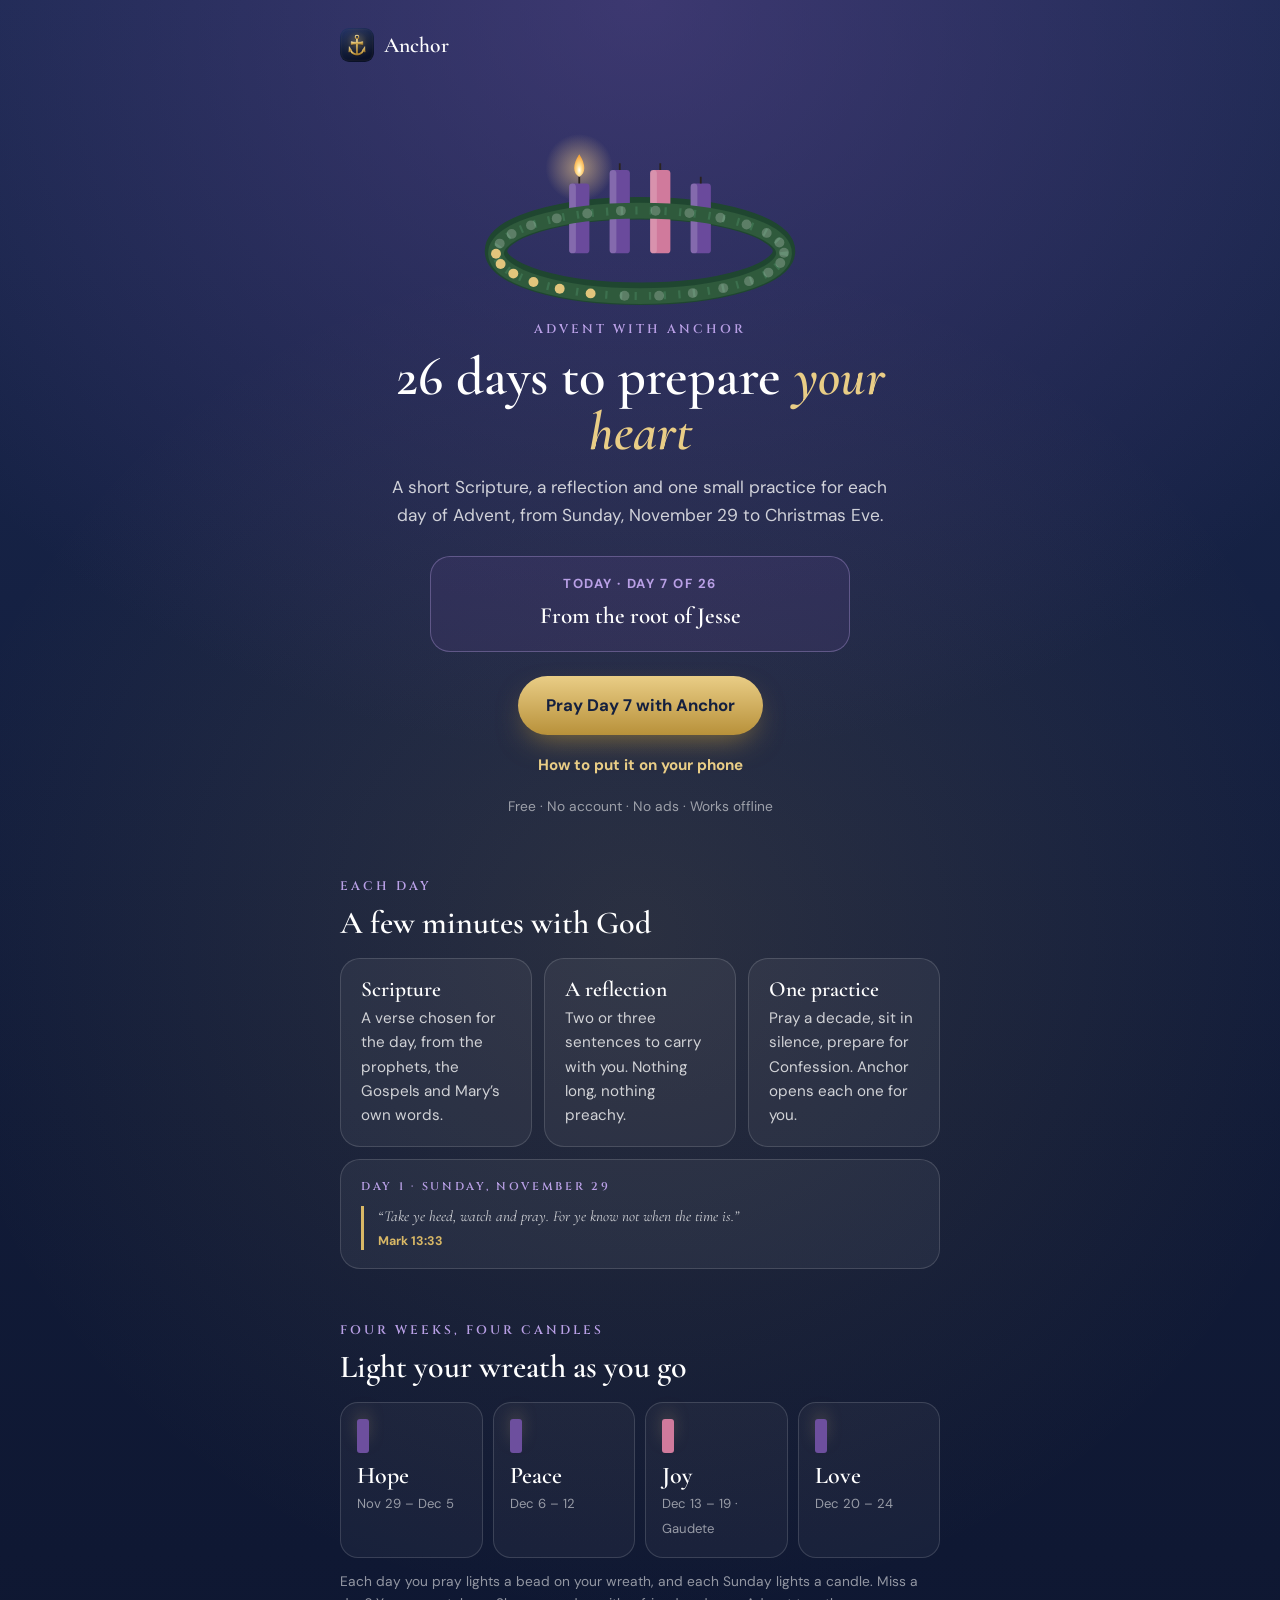
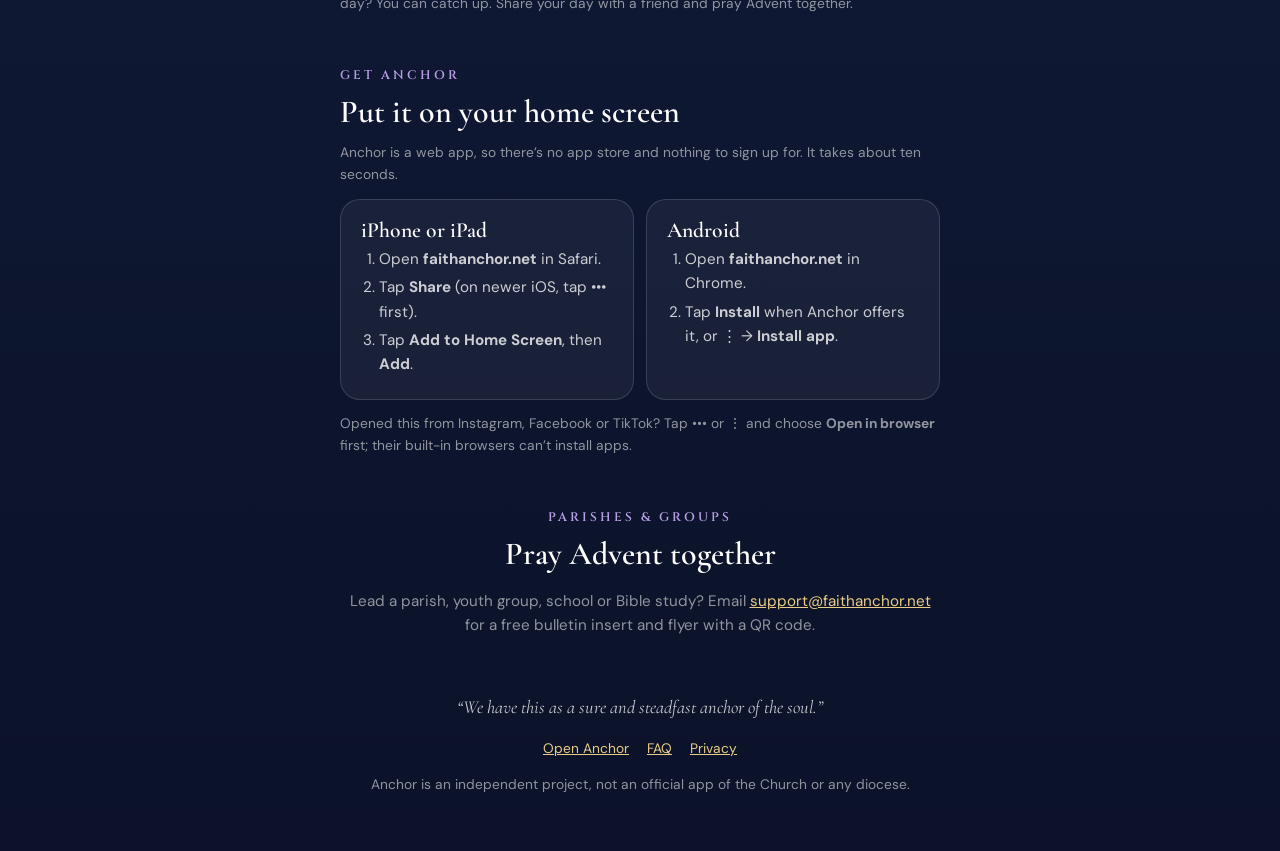
==== advent/index.html @ 4d62faad "Advent landing page and parish kit generator - advent/index.html (faithanchor.net/advent/): live cou" ====
<!DOCTYPE html>
<html lang="en">
<head>
<meta charset="UTF-8" />
<meta name="viewport" content="width=device-width, initial-scale=1, viewport-fit=cover" />
<meta name="theme-color" content="#14203f" />
<title>Advent with Anchor · 26 days of prayer</title>
<meta name="description" content="Pray through Advent with Anchor: a short Scripture, a reflection and one small practice each day from November 29 to Christmas Eve. Free, no account, no ads." />
<link rel="canonical" href="https://faithanchor.net/advent/" />
<link rel="icon" href="/icons/favicon.svg" type="image/svg+xml" />
<link rel="apple-touch-icon" href="/icons/apple-touch-icon.png" />

<meta property="og:type" content="website" />
<meta property="og:site_name" content="Anchor" />
<meta property="og:title" content="Advent with Anchor · 26 days of prayer" />
<meta property="og:description" content="A short Scripture, a reflection and one small practice each day of Advent. Begins Sunday, November 29. Free, no account, no ads." />
<meta property="og:url" content="https://faithanchor.net/advent/" />
<meta property="og:image" content="https://faithanchor.net/icons/og-advent.jpg" />
<meta property="og:image:width" content="1200" />
<meta property="og:image:height" content="630" />
<meta property="og:image:alt" content="An Advent wreath with four candles and the words Advent with Anchor, 26 days of prayer" />
<meta name="twitter:card" content="summary_large_image" />
<meta name="twitter:title" content="Advent with Anchor · 26 days of prayer" />
<meta name="twitter:description" content="A short Scripture, a reflection and one small practice each day of Advent. Begins Sunday, November 29." />
<meta name="twitter:image" content="https://faithanchor.net/icons/og-advent.jpg" />

<!-- Google tag (gtag.js) -->
<script async src="https://www.googletagmanager.com/gtag/js?id=G-41V16QZ641"></script>
<script>
  window.dataLayer = window.dataLayer || [];
  function gtag(){dataLayer.push(arguments);}
  gtag('js', new Date());
  // Visits from anywhere but the live site count as debug traffic (GA treats even debug_mode: false as on).
  var gaConfig = {};
  if (!/(^|\.)faithanchor\.net$|\.github\.io$/.test(location.hostname) || /[?&]ga_debug/.test(location.search)) gaConfig.debug_mode = true;
  gtag('config', 'G-41V16QZ641', gaConfig);
</script>

<link rel="preconnect" href="https://fonts.googleapis.com">
<link rel="preconnect" href="https://fonts.gstatic.com" crossorigin>
<link href="https://fonts.googleapis.com/css2?family=Cinzel:wght@600&family=Cormorant+Garamond:ital,wght@0,500;0,600;1,500;1,600&family=DM+Sans:opsz,wght@9..40,400;9..40,500;9..40,700&display=swap" rel="stylesheet">
<style>
  :root { --navy: #14203f; --gold: #d9b866; --gold-2: #e9cd86; --violet: #6d4f9e; --violet-l: #b9a0e6; --rose: #d07a9c; --ink: #fff; --ink-2: rgba(255,255,255,.78); --ink-3: rgba(255,255,255,.55); --line: rgba(255,255,255,.14); }
  * { box-sizing: border-box; margin: 0; padding: 0; }
  html { -webkit-text-size-adjust: 100%; }
  body {
    font-family: 'DM Sans', -apple-system, BlinkMacSystemFont, 'Segoe UI', sans-serif; color: var(--ink); line-height: 1.6;
    background:
      radial-gradient(110% 50% at 50% 0%, rgba(109,79,158,.42), transparent 62%),
      radial-gradient(80% 40% at 50% 38%, rgba(217,184,102,.12), transparent 70%),
      linear-gradient(180deg, #1a2850 0%, #111b38 45%, #0b1229 100%);
    background-color: #0b1229; min-height: 100vh;
  }
  .wrap { max-width: 640px; margin: 0 auto; padding: calc(env(safe-area-inset-top) + 28px) 20px 56px; }
  .top { display: flex; align-items: center; gap: 10px; text-decoration: none; color: var(--ink); }
  .top img { width: 34px; height: 34px; border-radius: 9px; }
  .top b { font-family: 'Cormorant Garamond', serif; font-size: 1.35rem; font-weight: 600; }
  .eyebrow { font-family: 'Cinzel', serif; font-weight: 600; font-size: .78rem; letter-spacing: .24em; text-transform: uppercase; color: var(--violet-l); }
  .hero { text-align: center; padding: 26px 0 8px; }
  .wreath { display: block; width: 100%; max-width: 360px; margin: 0 auto 6px; overflow: visible; }
  .flame { transform-box: fill-box; transform-origin: 50% 100%; animation: flick 1.4s ease-in-out infinite alternate; }
  @keyframes flick { to { transform: scale(.94, 1.08) skewX(2deg); } }
  @media (prefers-reduced-motion: reduce) { .flame { animation: none; } }
  h1 { font-family: 'Cormorant Garamond', serif; font-weight: 600; font-size: clamp(2.4rem, 9vw, 3.4rem); line-height: 1.02; margin: 10px 0 14px; }
  h1 em { color: var(--gold-2); }
  .lede { font-size: 1.08rem; color: var(--ink-2); max-width: 30em; margin: 0 auto; }
  .count { margin: 26px auto 0; max-width: 420px; padding: 16px 18px; border-radius: 20px; border: 1px solid rgba(185,160,230,.35); background: rgba(109,79,158,.16); }
  .count .when { font-weight: 700; color: var(--violet-l); font-size: .82rem; letter-spacing: .12em; text-transform: uppercase; }
  .count .t { display: flex; justify-content: center; gap: 18px; margin-top: 8px; }
  .count .t div { min-width: 56px; }
  .count .t b { display: block; font-family: 'Cormorant Garamond', serif; font-size: 2.3rem; font-weight: 600; line-height: 1; font-variant-numeric: lining-nums tabular-nums; }
  .count .t span { font-size: .72rem; color: var(--ink-3); text-transform: uppercase; letter-spacing: .1em; }
  .count .today { font-family: 'Cormorant Garamond', serif; font-size: 1.45rem; font-weight: 600; margin-top: 4px; }
  .cta { display: flex; flex-direction: column; gap: 10px; align-items: center; margin-top: 24px; }
  .btn { display: inline-flex; align-items: center; justify-content: center; gap: 8px; min-width: 240px; padding: 16px 28px; border-radius: 999px; font-weight: 700; font-size: 1.05rem; text-decoration: none; }
  .btn-gold { background: linear-gradient(180deg, var(--gold-2), #b8913a); color: var(--navy); box-shadow: 0 12px 30px -10px rgba(184,145,58,.7); }
  .btn-ghost { color: var(--gold-2); font-size: .95rem; padding: 8px; }
  .free { margin-top: 10px; font-size: .86rem; color: var(--ink-3); }
  section { margin-top: 52px; }
  h2 { font-family: 'Cormorant Garamond', serif; font-weight: 600; font-size: 2rem; line-height: 1.1; margin: 8px 0 18px; }
  .grid { display: grid; gap: 12px; }
  .card { border: 1px solid var(--line); background: rgba(255,255,255,.05); border-radius: 20px; padding: 18px 20px; }
  .card h3 { font-family: 'Cormorant Garamond', serif; font-weight: 600; font-size: 1.35rem; line-height: 1.15; margin-bottom: 4px; }
  .card p { color: var(--ink-2); font-size: .95rem; }
  .verse { font-family: 'Cormorant Garamond', serif; font-style: italic; font-size: 1.3rem; line-height: 1.4; border-left: 3px solid var(--gold); padding-left: 14px; margin-top: 10px; color: #fff; }
  .verse cite { display: block; font-family: 'DM Sans', sans-serif; font-style: normal; font-size: .78rem; font-weight: 700; color: var(--gold); margin-top: 6px; }
  .weeks { display: grid; grid-template-columns: repeat(2, 1fr); gap: 10px; }
  .wk { border-radius: 18px; padding: 16px; border: 1px solid var(--line); background: rgba(255,255,255,.04); }
  .wk i { display: block; width: 12px; height: 34px; border-radius: 3px; background: var(--violet); margin-bottom: 10px; box-shadow: 0 -10px 16px -4px rgba(255,214,140,.5); }
  .wk.rose i { background: var(--rose); }
  .wk b { font-family: 'Cormorant Garamond', serif; font-size: 1.5rem; font-weight: 600; display: block; line-height: 1.1; }
  .wk span { font-size: .82rem; color: var(--ink-3); }
  .steps { display: grid; gap: 12px; }
  .steps ol { padding-left: 1.2em; color: var(--ink-2); font-size: .95rem; }
  .steps li { margin-bottom: 4px; }
  .note { font-size: .86rem; color: var(--ink-3); margin-top: 12px; }
  a { color: var(--gold-2); }
  .parish { text-align: center; }
  footer { margin-top: 56px; text-align: center; color: var(--ink-3); font-size: .86rem; }
  footer q { display: block; font-family: 'Cormorant Garamond', serif; font-style: italic; font-size: 1.15rem; color: var(--ink-2); margin-bottom: 14px; }
  footer nav { display: flex; gap: 18px; justify-content: center; }
  @media (min-width: 560px) { .grid { grid-template-columns: repeat(3, 1fr); } .steps { grid-template-columns: 1fr 1fr; } .weeks { grid-template-columns: repeat(4, 1fr); } }
</style>
</head>
<body>
<div class="wrap">
  <a class="top" href="/"><img src="/icons/icon.svg" alt="" width="34" height="34"><b>Anchor</b></a>

  <div class="hero">
    <svg class="wreath" viewBox="0 0 320 200" role="img" aria-label="An Advent wreath with four candles" id="wreath"></svg>
    <div class="eyebrow">Advent with Anchor</div>
    <h1>26 days to prepare <em>your heart</em></h1>
    <p class="lede">A short Scripture, a reflection and one small practice for each day of Advent, from Sunday, November 29 to Christmas Eve.</p>
    <div class="count" id="count" aria-live="polite">
      <div class="when">Begins Sunday, November 29</div>
      <div class="t"><div><b data-d>–</b><span>days</span></div><div><b data-h>–</b><span>hours</span></div><div><b data-m>–</b><span>min</span></div></div>
    </div>
    <div class="cta">
      <a class="btn btn-gold" id="start" href="/?open=advent">Start Advent with Anchor</a>
      <a class="btn btn-ghost" href="#install">How to put it on your phone</a>
    </div>
    <p class="free">Free · No account · No ads · Works offline</p>
  </div>

  <section>
    <div class="eyebrow">Each day</div>
    <h2>A few minutes with God</h2>
    <div class="grid">
      <div class="card"><h3>Scripture</h3><p>A verse chosen for the day, from the prophets, the Gospels and Mary’s own words.</p></div>
      <div class="card"><h3>A reflection</h3><p>Two or three sentences to carry with you. Nothing long, nothing preachy.</p></div>
      <div class="card"><h3>One practice</h3><p>Pray a decade, sit in silence, prepare for Confession. Anchor opens each one for you.</p></div>
    </div>
    <div class="card" style="margin-top:12px">
      <div class="eyebrow" style="font-size:.7rem">Day 1 · Sunday, November 29</div>
      <p class="verse">“Take ye heed, watch and pray. For ye know not when the time is.”<cite>Mark 13:33</cite></p>
    </div>
  </section>

  <section>
    <div class="eyebrow">Four weeks, four candles</div>
    <h2>Light your wreath as you go</h2>
    <div class="weeks">
      <div class="wk"><i></i><b>Hope</b><span>Nov 29 – Dec 5</span></div>
      <div class="wk"><i></i><b>Peace</b><span>Dec 6 – 12</span></div>
      <div class="wk rose"><i></i><b>Joy</b><span>Dec 13 – 19 · Gaudete</span></div>
      <div class="wk"><i></i><b>Love</b><span>Dec 20 – 24</span></div>
    </div>
    <p class="note">Each day you pray lights a bead on your wreath, and each Sunday lights a candle. Miss a day? You can catch up. Share your day with a friend and pray Advent together.</p>
  </section>

  <section id="install">
    <div class="eyebrow">Get Anchor</div>
    <h2>Put it on your home screen</h2>
    <p class="note" style="margin:-6px 0 14px">Anchor is a web app, so there’s no app store and nothing to sign up for. It takes about ten seconds.</p>
    <div class="steps">
      <div class="card"><h3>iPhone or iPad</h3><ol><li>Open <b>faithanchor.net</b> in Safari.</li><li>Tap <b>Share</b> (on newer iOS, tap ••• first).</li><li>Tap <b>Add to Home Screen</b>, then <b>Add</b>.</li></ol></div>
      <div class="card"><h3>Android</h3><ol><li>Open <b>faithanchor.net</b> in Chrome.</li><li>Tap <b>Install</b> when Anchor offers it, or ⋮ → <b>Install app</b>.</li></ol></div>
    </div>
    <p class="note">Opened this from Instagram, Facebook or TikTok? Tap ••• or ⋮ and choose <b>Open in browser</b> first; their built-in browsers can’t install apps.</p>
  </section>

  <section class="parish">
    <div class="eyebrow">Parishes &amp; groups</div>
    <h2>Pray Advent together</h2>
    <p class="note" style="font-size:.95rem">Lead a parish, youth group, school or Bible study? Email <a href="mailto:support@faithanchor.net?subject=Advent%20bulletin%20insert">support@faithanchor.net</a> for a free bulletin insert and flyer with a QR code.</p>
  </section>

  <footer>
    <q>We have this as a sure and steadfast anchor of the soul.</q>
    <nav><a href="/">Open Anchor</a><a href="/faq.html">FAQ</a><a href="/privacy.html">Privacy</a></nav>
    <p style="margin-top:14px">Anchor is an independent project, not an official app of the Church or any diocese.</p>
  </footer>
</div>

<script>
  // Advent 2026: Sun Nov 29 – Thu Dec 24 (local time).
  var START = new Date(2026, 10, 29), CHRISTMAS = new Date(2026, 11, 25), TOTAL = 26;
  var TITLES = ['Stay awake','Come, follow Me','A great light','Strength renewed','Waiting for God','Wait in silence','From the root of Jesse','Prepare the way','Prince of Peace','Full of grace','Come to Me','My peace I give you','Peace beyond understanding','My soul magnifies the Lord','Rejoice','The desert will bloom','He rejoices over you','Be it done to me','God with us','Do not be afraid','Nothing is impossible','Fear not, Mary','Blessed is she who believed','He has done great things','He loved us first','Born for you'];
  function dayNum(now) { var d = new Date(now.getFullYear(), now.getMonth(), now.getDate()); return Math.round((d - START) / 864e5) + 1; }

  // Wreath: candles light as each Sunday arrives (same drawing as the app's).
  (function () {
    var n = dayNum(new Date()), s = '';
    s += '<defs><radialGradient id="flm" cx=".5" cy=".7" r=".6"><stop offset="0" stop-color="#fff"/><stop offset=".35" stop-color="#ffe39a"/><stop offset="1" stop-color="#f6a53c"/></radialGradient>' +
      '<radialGradient id="hal" cx=".5" cy=".5" r=".5"><stop offset="0" stop-color="rgba(255,214,140,.55)"/><stop offset="1" stop-color="rgba(255,214,140,0)"/></radialGradient></defs>';
    s += '<ellipse cx="160" cy="144" rx="128" ry="38" fill="none" stroke="#1f4630" stroke-width="20"/>';
    [[106, 62, '#6a4a9c'], [142, 74, '#6a4a9c'], [178, 74, '#d07a9c'], [214, 62, '#6a4a9c']].forEach(function (c, i) {
      var x = c[0], top = 146 - c[1];
      if (n >= i * 7 + 1) s += '<circle cx="' + x + '" cy="' + (top - 14) + '" r="30" fill="url(#hal)"/>';
      s += '<rect x="' + (x - 9) + '" y="' + top + '" width="18" height="' + c[1] + '" rx="3" fill="' + c[2] + '"/><rect x="' + (x - 9) + '" y="' + top + '" width="6" height="' + c[1] + '" rx="3" fill="rgba(255,255,255,.18)"/>' +
        '<line x1="' + x + '" y1="' + top + '" x2="' + x + '" y2="' + (top - 6) + '" stroke="#2a2320" stroke-width="1.6"/>';
      if (n >= i * 7 + 1) s += '<path class="flame" d="M' + x + ' ' + (top - 26) + ' C' + (x + 6) + ' ' + (top - 17) + ' ' + (x + 6) + ' ' + (top - 9) + ' ' + x + ' ' + (top - 6) + ' C' + (x - 6) + ' ' + (top - 9) + ' ' + (x - 6) + ' ' + (top - 17) + ' ' + x + ' ' + (top - 26) + 'Z" fill="url(#flm)"/>';
    });
    s += '<ellipse cx="160" cy="146" rx="128" ry="38" fill="none" stroke="#2f5a3c" stroke-width="14"/><ellipse cx="160" cy="146" rx="128" ry="38" fill="none" stroke="#3e7350" stroke-width="7" stroke-dasharray="2 11" opacity=".9"/>';
    for (var k = 1; k <= TOTAL; k++) {
      var a = Math.PI / 2 + .35 + (k - 1) * 2 * Math.PI / TOTAL;
      s += '<circle cx="' + (160 + 128 * Math.cos(a)).toFixed(1) + '" cy="' + (146 + 38 * Math.sin(a)).toFixed(1) + '" r="4.4" fill="' + (k < n ? '#e2c57c' : 'rgba(255,255,255,.22)') + '"/>';
    }
    document.getElementById('wreath').innerHTML = s;
  })();

  // Countdown before Advent; today's day during it; Christmas after.
  (function tick() {
    var now = new Date(), box = document.getElementById('count'), n = dayNum(now);
    if (n < 1) {
      var ms = START - now;
      box.querySelector('[data-d]').textContent = Math.floor(ms / 864e5);
      box.querySelector('[data-h]').textContent = Math.floor(ms / 36e5) % 24;
      box.querySelector('[data-m]').textContent = Math.floor(ms / 6e4) % 60;
      setTimeout(tick, 30000);
    } else if (n <= TOTAL) {
      box.innerHTML = '<div class="when">Today · Day ' + n + ' of ' + TOTAL + '</div><div class="today">' + TITLES[n - 1] + '</div>';
      document.getElementById('start').textContent = 'Pray Day ' + n + ' with Anchor';
    } else {
      box.innerHTML = '<div class="when">Merry Christmas</div><div class="today">Christ is born. Keep praying with Anchor.</div>';
      document.getElementById('start').textContent = 'Open Anchor';
      document.getElementById('start').href = '/';
    }
  })();

  // Carry the campaign source (utm_*) into the app link.
  (function () {
    var q = new URLSearchParams(location.search), a = document.getElementById('start'), u = new URL(a.href, location.href);
    q.forEach(function (v, k) { if (/^utm_/.test(k)) u.searchParams.set(k, v); });
    a.href = u.pathname + u.search;
  })();
</script>
</body>
</html>
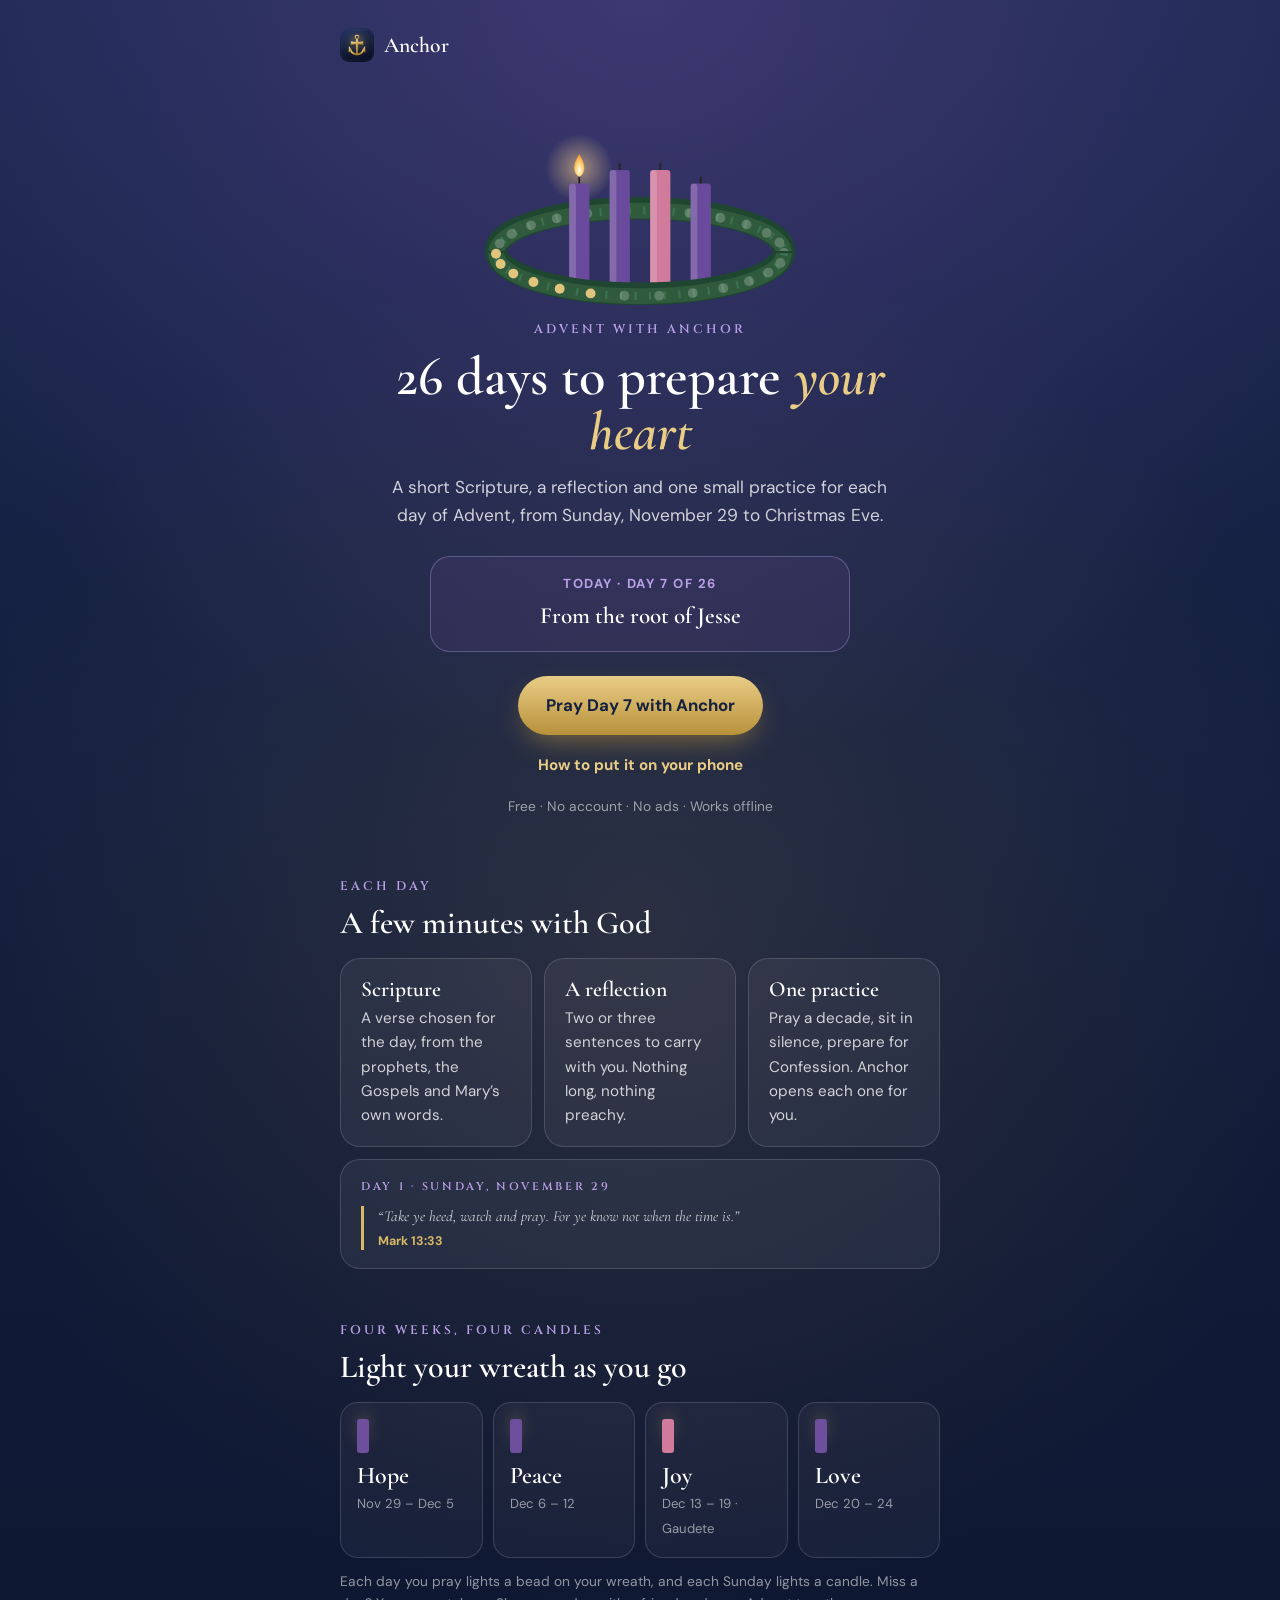
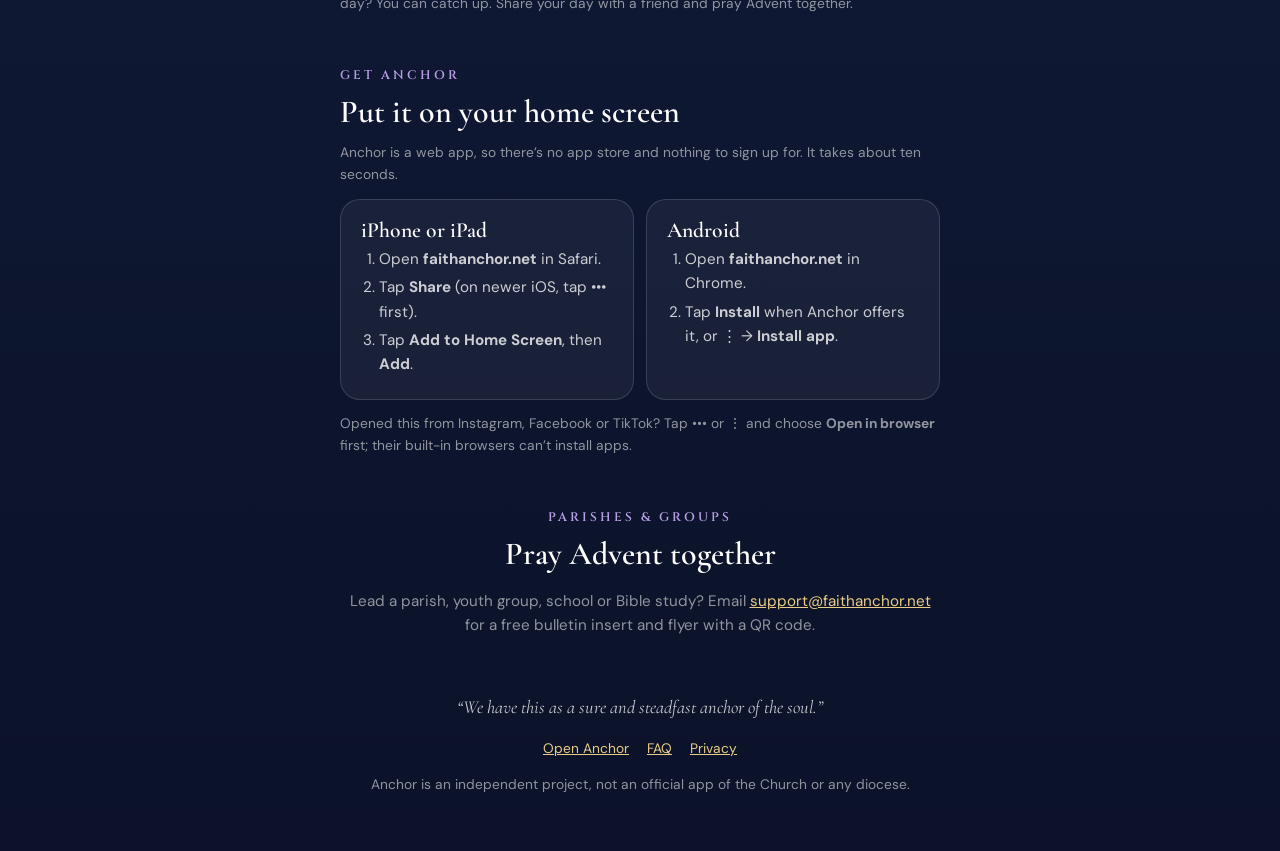
==== commit 01e522ec: "Advent wreath: candles stand in the wreath instead of behind it The ring is now drawn in two halves:" ====
--- a/advent/index.html
+++ b/advent/index.html
@@ -183,19 +183,29 @@
     var n = dayNum(new Date()), s = '';
     s += '<defs><radialGradient id="flm" cx=".5" cy=".7" r=".6"><stop offset="0" stop-color="#fff"/><stop offset=".35" stop-color="#ffe39a"/><stop offset="1" stop-color="#f6a53c"/></radialGradient>' +
       '<radialGradient id="hal" cx=".5" cy=".5" r=".5"><stop offset="0" stop-color="rgba(255,214,140,.55)"/><stop offset="1" stop-color="rgba(255,214,140,0)"/></radialGradient></defs>';
-    s += '<ellipse cx="160" cy="144" rx="128" ry="38" fill="none" stroke="#1f4630" stroke-width="20"/>';
+    // Back half of the ring, then the candles, then the front half over their feet (so they stand in the wreath).
+    function ring(back) {
+      var x0 = back ? 32 : 288, x1 = back ? 288 : 32, arc = function (dy, w, paint) { return '<path d="M' + x0 + ' ' + (146 + dy) + ' A128 38 0 0 1 ' + x1 + ' ' + (146 + dy) + '" fill="none" stroke-width="' + w + '" ' + paint + '/>'; };
+      return arc(-2, 20, 'stroke="#1f4630"') + arc(0, 14, 'stroke="#2f5a3c"') + arc(0, 7, 'stroke="#3e7350" stroke-dasharray="2 11" opacity=".9"');
+    }
+    function beads(back) {
+      var b = '';
+      for (var k = 1; k <= TOTAL; k++) {
+        var a = Math.PI / 2 + .35 + (k - 1) * 2 * Math.PI / TOTAL;
+        if ((Math.sin(a) < 0) !== back) continue;
+        b += '<circle cx="' + (160 + 128 * Math.cos(a)).toFixed(1) + '" cy="' + (146 + 38 * Math.sin(a)).toFixed(1) + '" r="4.4" fill="' + (k < n ? '#e2c57c' : 'rgba(255,255,255,.22)') + '"/>';
+      }
+      return b;
+    }
+    s += ring(true) + beads(true);
     [[106, 62, '#6a4a9c'], [142, 74, '#6a4a9c'], [178, 74, '#d07a9c'], [214, 62, '#6a4a9c']].forEach(function (c, i) {
-      var x = c[0], top = 146 - c[1];
+      var x = c[0], top = 146 - c[1], h = 178 - top;
       if (n >= i * 7 + 1) s += '<circle cx="' + x + '" cy="' + (top - 14) + '" r="30" fill="url(#hal)"/>';
-      s += '<rect x="' + (x - 9) + '" y="' + top + '" width="18" height="' + c[1] + '" rx="3" fill="' + c[2] + '"/><rect x="' + (x - 9) + '" y="' + top + '" width="6" height="' + c[1] + '" rx="3" fill="rgba(255,255,255,.18)"/>' +
+      s += '<rect x="' + (x - 9) + '" y="' + top + '" width="18" height="' + h + '" rx="3" fill="' + c[2] + '"/><rect x="' + (x - 9) + '" y="' + top + '" width="6" height="' + h + '" rx="3" fill="rgba(255,255,255,.18)"/>' +
         '<line x1="' + x + '" y1="' + top + '" x2="' + x + '" y2="' + (top - 6) + '" stroke="#2a2320" stroke-width="1.6"/>';
       if (n >= i * 7 + 1) s += '<path class="flame" d="M' + x + ' ' + (top - 26) + ' C' + (x + 6) + ' ' + (top - 17) + ' ' + (x + 6) + ' ' + (top - 9) + ' ' + x + ' ' + (top - 6) + ' C' + (x - 6) + ' ' + (top - 9) + ' ' + (x - 6) + ' ' + (top - 17) + ' ' + x + ' ' + (top - 26) + 'Z" fill="url(#flm)"/>';
     });
-    s += '<ellipse cx="160" cy="146" rx="128" ry="38" fill="none" stroke="#2f5a3c" stroke-width="14"/><ellipse cx="160" cy="146" rx="128" ry="38" fill="none" stroke="#3e7350" stroke-width="7" stroke-dasharray="2 11" opacity=".9"/>';
-    for (var k = 1; k <= TOTAL; k++) {
-      var a = Math.PI / 2 + .35 + (k - 1) * 2 * Math.PI / TOTAL;
-      s += '<circle cx="' + (160 + 128 * Math.cos(a)).toFixed(1) + '" cy="' + (146 + 38 * Math.sin(a)).toFixed(1) + '" r="4.4" fill="' + (k < n ? '#e2c57c' : 'rgba(255,255,255,.22)') + '"/>';
-    }
+    s += ring(false) + beads(false);
     document.getElementById('wreath').innerHTML = s;
   })();
 
